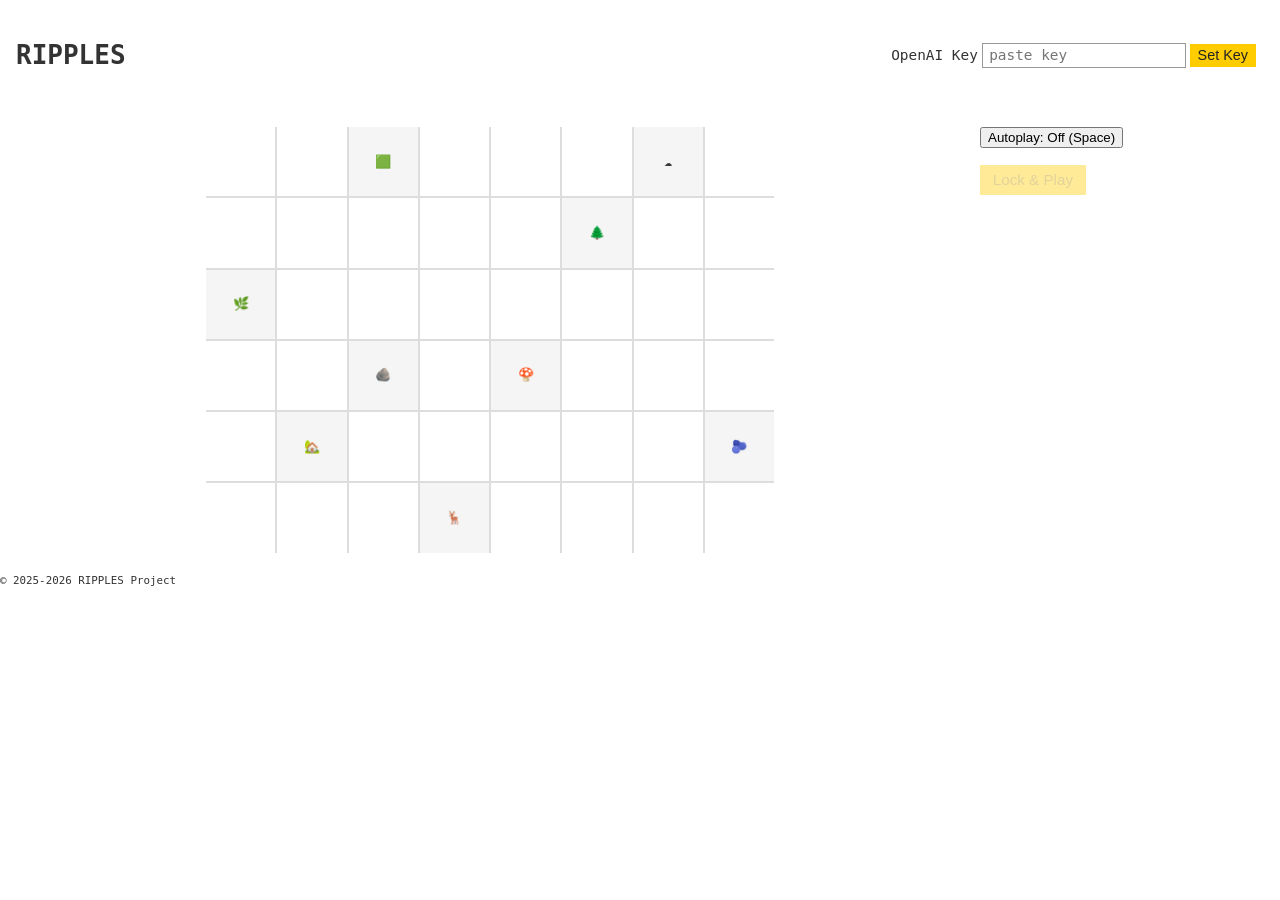
==== index.html @ 46adecb2 "some signs of rippling" ====
<!DOCTYPE html>
<html lang="en">
<head>
    <meta charset="UTF-8">
    <meta name="viewport" content="width=device-width, initial-scale=1.0">
    <title>RIPPLES Worldtext Generator</title>
    <link rel="stylesheet" href="styles.css">
</head>
<body>

<div id="app">
    <header class="app-header">
        <h1>RIPPLES</h1>
        <div class="scenario-select">
            <label for="scenario">Scenario</label>
            <select id="scenario"></select>
        </div>
        <div class="api-key-input">
            <label for="apiKey">OpenAI Key</label>
            <input type="password" id="apiKey" placeholder="paste key" />
            <button id="submitApiKey" class="api-key-btn">Set Key</button>
            <span id="apiKeyStatus" class="api-key-status"></span>
        </div>
    </header>

    <main class="app-main">
        <section class="grid-section">
            <div id="grid" class="grid"></div>
        </section>

        <aside class="sidebar">
            <section class="entity-pool">
                <h2>Entities</h2>
                <ul id="entityList"></ul>
                <button id="addEntityBtn" class="add-entity">Add Entity</button>
            </section>
            <!-- vector controls removed in favor of latent text buttons -->

            <section class="autoplay-control">
                <button id="autoplayBtn">Autoplay: Off (Space)</button>
                <span id="countdown"></span>
            </section>

            <section class="latent-panel">
                <h2>Latent Library</h2>
                <div id="latentActions"></div>
                <section class="lock-control">
                    <button id="lockBtn" disabled>Lock & Play</button>
                </section>
            </section>

            <section class="audit-log">
                <h2>Audit Log</h2>
                <ul id="auditLog"></ul>
            </section>
        </aside>

        <section class="worldtext-view">
            <h2>Worldtext</h2>
            <div id="worldtext" class="worldtext"></div>
        </section>
    </main>

    <footer class="app-footer">
        <small>&copy; 2025-2026 RIPPLES Project</small>
    </footer>
</div>

<script src="app.js"></script>
<script>
// allow runtime update of API key
const apiKeyInput = document.getElementById('apiKey');
const submitBtn = document.getElementById('submitApiKey');
const statusSpan = document.getElementById('apiKeyStatus');

function acknowledgeKey(message, duration=2000) {
    statusSpan.textContent = message;
    setTimeout(() => { statusSpan.textContent = ''; }, duration);
}

submitBtn.addEventListener('click', () => {
    const key = apiKeyInput.value.trim();
    if (key && window.updateAPIKey) {
        window.updateAPIKey(key);
        acknowledgeKey('Key accepted');
    } else {
        acknowledgeKey('Enter a key');
    }
});

apiKeyInput.addEventListener('change', () => {
    // still update on change in case user prefers that
    if (window.updateAPIKey) {
        window.updateAPIKey(apiKeyInput.value.trim());
        acknowledgeKey('Key updated');
    }
});
</script>
</body>
</html>
---- styles.css ----
/* light and airy color scheme */
:root {
    --term-bg: #ffffff;
    --term-text: #333333;
    --term-dim: #999999;
    --term-alert: #ff6666; /* softer red */
    --term-gold: #ffcc00;
    --term-cyan: #33b5e5;
    --grid-line: #dddddd;
    --grid-node: #f5f5f5;

    --font-family: "JetBrains Mono", "Fira Code", monospace;
    --font-size: 13px;
    --line-height: 1.7;
}

body {
    margin: 0;
    padding: 0;
    background: var(--term-bg);
    color: var(--term-text);
    font-family: var(--font-family);
    font-size: var(--font-size);
    line-height: var(--line-height);
}

a { color: var(--term-text); text-decoration: none; }

.app-header {
    padding: 1rem;
    display: flex;
    align-items: center;
    justify-content: space-between;
}

.entity-pool h2 {
    margin-top: 0;
}

/* hide latent library title */
.latent-panel h2 { display: none; }
/* hide scenario selector */
.scenario-select { display: none; }
.entity-pool li.selected {
    font-weight: bold;
    text-decoration: underline;
    background: var(--term-gold);
    color: var(--term-bg);
    padding: 0.2rem 0.4rem;
    border-radius: 3px;
}
#addEntityBtn {
    margin-top: 0.5rem;
    padding: 0.3rem 0.6rem;
    font-size: 0.9rem;
    background: var(--term-cyan);
    color: #000;
    border: none;
    cursor: pointer;
    transition: opacity 0.15s;
}
#addEntityBtn:disabled { opacity: 0.4; cursor: default; }

.lock-control { margin-top: 0.5rem; }
.lock-control button {
    padding: 0.4rem 0.8rem;
    font-size: 0.95rem;
    background: var(--term-gold);
    border: none;
    cursor: pointer;
    transition: opacity 0.15s;
}
.lock-control button:disabled { opacity: 0.4; cursor: default; }

.api-key-input {
    display: flex;
    align-items: center;
    gap: 0.25rem;
    color: var(--term-text);
    font-size: 0.9rem;
}
.api-key-input input {
    background: #fff;
    color: var(--term-text);
    border: 1px solid var(--term-dim);
    padding: 0.2rem 0.4rem;
    font-family: inherit;
    font-size: inherit;
}
.api-key-btn {
    padding: 0.2rem 0.5rem;
    font-size: 0.9rem;
    background: var(--term-gold);
    border: none;
    color: #222;
    cursor: pointer;
}
.api-key-btn:disabled {
    opacity: 0.5;
    cursor: default;
}
.api-key-status {
    font-size: 0.8rem;
    color: var(--term-green);
    margin-left: 0.25rem;
}

.latent-entry.processing {
    opacity: 0.6;
    animation: pulse 1s infinite alternate;
}
@keyframes pulse {
    from { opacity: 0.6; }
    to { opacity: 1; }
}

.app-main {
    display: flex;
    flex-wrap: wrap;
    justify-content: center;
}

/* keep sidebar from shrinking and creating layout shifts */
.sidebar {
    width: 220px;
    min-width: 300px;
    flex-shrink: 0;
}

/* grid section limited to 600px so it never expands */
.grid-section {
    max-width: 600px;
    width: 100%;
    box-sizing: border-box;
    margin: 0 auto;
}

/* hide the entities list visually but keep it in DOM for logic */
.entity-pool {
    display: none;
}

.grid-section {
    flex: 2 1 400px;
    padding: 1rem;
}

.grid {
    display: grid;
    grid-template-columns: repeat(var(--cols,8), 1fr);
    gap: 2px;
    background: var(--grid-line);
}

.grid-cell {
    aspect-ratio: 1;
    background: var(--term-bg);
    display: flex;
    align-items: center;
    justify-content: center;
    position: relative;
    cursor: pointer;
}

.grid-cell.has-entity { background: var(--grid-node); }
.grid-cell.selected {
    background: #fffbdd;      /* light gold highlight */
    border: 2px solid var(--term-gold);
    animation: none !important;
    box-shadow: 0 0 8px var(--term-gold);
}

@keyframes pulse {
    0% { transform: scale(1); }
    50% { transform: scale(1.1); }
    100% { transform: scale(1); }
}


.latent-entry {
    display: block;
    text-align: left;
    border: 1px solid var(--term-dim);
    padding: 0.5rem;
    margin-bottom: 0.5rem;
    /* allow full height and wrap instead of clipping */
    max-height: none;
    overflow: visible;
    white-space: normal;
    word-wrap: break-word;
    font-size: 0.9rem;
    background: #fafafa;
    cursor: pointer;
    transition: background 0.15s;
}
.latent-entry.goal { border-left: 4px solid var(--term-gold); }
.latent-entry.obstacle { border-left: 4px solid var(--term-alert); }
.latent-entry.shift { border-left: 4px solid var(--term-cyan); }
.latent-entry:hover { background: #f0f0f0; }
.latent-entry.selected { background: #fffbdd; border-color: var(--term-gold); }

.latent-context-box {
    display: block;
    text-align: left;
    border: 1px solid var(--term-dim);
    padding: 0.5rem;
    margin-bottom: 0.75rem;
    background: #e8e8e8;
    color: #666;
    font-size: 0.85rem;
    font-style: italic;
    white-space: normal;
    word-wrap: break-word;
    cursor: default;
    opacity: 0.75;
}

.worldtext-view {
    display: none; /* hidden */
}
    padding: 1rem;
    border: 1px solid var(--term-dim);
    min-height: 8rem;
    background: #fdfdfd;
    white-space: pre-wrap;
}
.worldtext .entity-link {
    color: var(--term-gold);
    font-weight: bold;
    cursor: pointer;
    text-decoration: underline;
}

.audit-log {
    max-height: 12rem;
    overflow-y: auto;
    font-size: 0.85rem;
    margin-top: 1rem;
    display: none; /* hidden by default */
}
.audit-log li { margin-bottom: 0.3rem; cursor: pointer; }
.audit-log li:hover { text-decoration: underline; }

.autoplay-control { margin: 1rem 0; }

/* ripple animation helper */
@keyframes ripple-expand {
  0% { transform: scale(0.5); opacity: 1; }
  100% { transform: scale(3); opacity: 0; }
}

.ripple {
    position: absolute;
    border: 2px solid currentColor;
    border-radius: 50%;
    animation: ripple-expand 0.8s ease-out;
}

/* scrollbars for retro look */
::-webkit-scrollbar { width: 6px; }
::-webkit-scrollbar-track { background: var(--term-bg); }
::-webkit-scrollbar-thumb { background: var(--term-dim); }
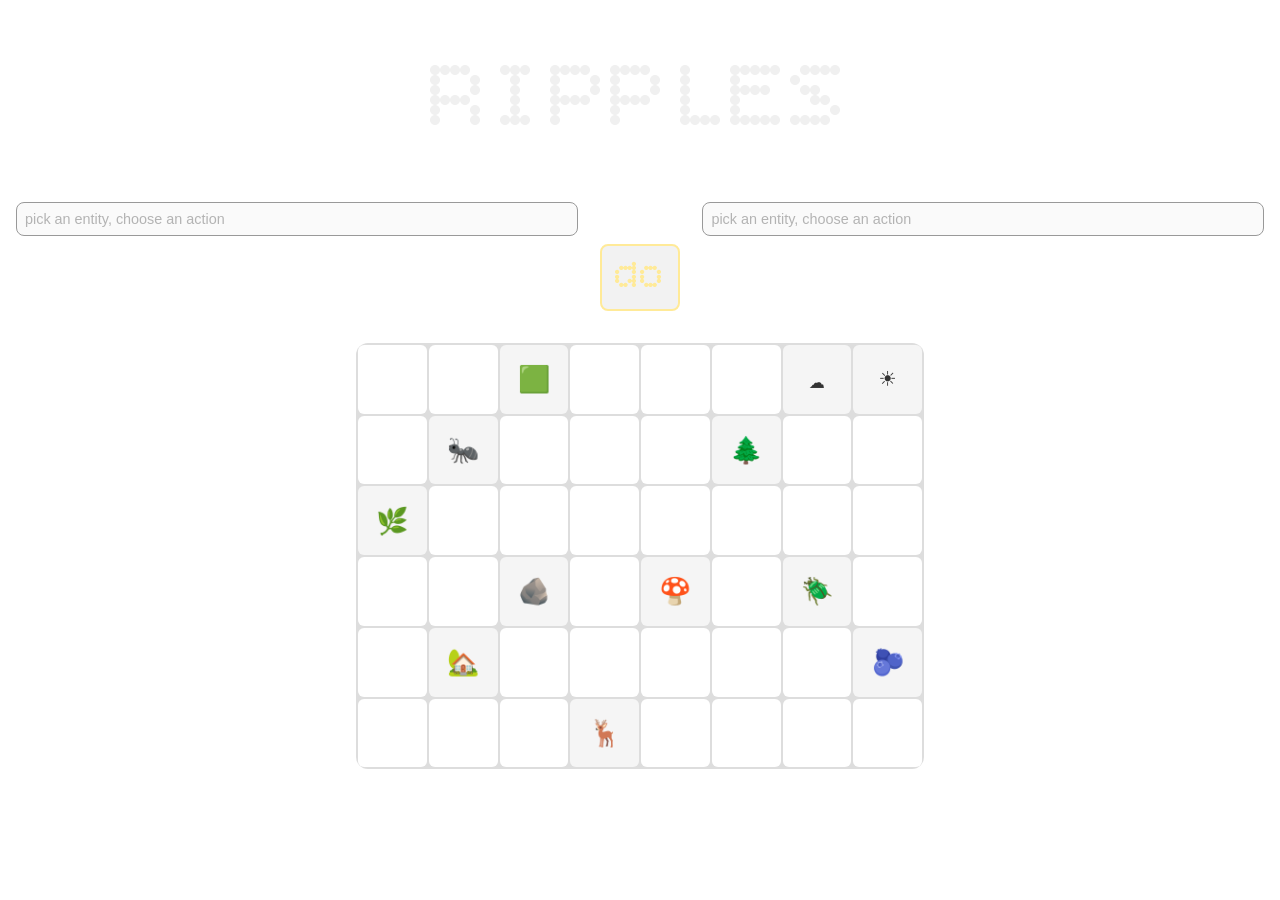
==== commit 94a596b0: "setup w vercel, clean interface, reduce actions to two" ====
--- a/index.html
+++ b/index.html
@@ -15,13 +15,15 @@
             <label for="scenario">Scenario</label>
             <select id="scenario"></select>
         </div>
-        <div class="api-key-input">
-            <label for="apiKey">OpenAI Key</label>
-            <input type="password" id="apiKey" placeholder="paste key" />
-            <button id="submitApiKey" class="api-key-btn">Set Key</button>
-            <span id="apiKeyStatus" class="api-key-status"></span>
-        </div>
     </header>
+
+    <section class="latent-panel top-latent-panel">
+        <h2>Latent Library</h2>
+        <div id="latentActions"></div>
+        <section class="lock-control">
+            <button id="lockBtn" disabled>do</button>
+        </section>
+    </section>
 
     <main class="app-main">
         <section class="grid-section">
@@ -36,19 +38,6 @@
             </section>
             <!-- vector controls removed in favor of latent text buttons -->
 
-            <section class="autoplay-control">
-                <button id="autoplayBtn">Autoplay: Off (Space)</button>
-                <span id="countdown"></span>
-            </section>
-
-            <section class="latent-panel">
-                <h2>Latent Library</h2>
-                <div id="latentActions"></div>
-                <section class="lock-control">
-                    <button id="lockBtn" disabled>Lock & Play</button>
-                </section>
-            </section>
-
             <section class="audit-log">
                 <h2>Audit Log</h2>
                 <ul id="auditLog"></ul>
@@ -61,40 +50,16 @@
         </section>
     </main>
 
+    <section class="autoplay-control">
+        <button id="autoplayBtn">Autoplay: Off (Space)</button>
+        <span id="countdown"></span>
+    </section>
+
     <footer class="app-footer">
         <small>&copy; 2025-2026 RIPPLES Project</small>
     </footer>
 </div>
 
 <script src="app.js"></script>
-<script>
-// allow runtime update of API key
-const apiKeyInput = document.getElementById('apiKey');
-const submitBtn = document.getElementById('submitApiKey');
-const statusSpan = document.getElementById('apiKeyStatus');
-
-function acknowledgeKey(message, duration=2000) {
-    statusSpan.textContent = message;
-    setTimeout(() => { statusSpan.textContent = ''; }, duration);
-}
-
-submitBtn.addEventListener('click', () => {
-    const key = apiKeyInput.value.trim();
-    if (key && window.updateAPIKey) {
-        window.updateAPIKey(key);
-        acknowledgeKey('Key accepted');
-    } else {
-        acknowledgeKey('Enter a key');
-    }
-});
-
-apiKeyInput.addEventListener('change', () => {
-    // still update on change in case user prefers that
-    if (window.updateAPIKey) {
-        window.updateAPIKey(apiKeyInput.value.trim());
-        acknowledgeKey('Key updated');
-    }
-});
-</script>
 </body>
 </html>
--- a/styles.css
+++ b/styles.css
@@ -1,3 +1,6 @@
+/* Import Bitcount Grid Single font */
+@import url('https://fonts.googleapis.com/css2?family=Bitcount+Grid+Single&display=swap');
+
 /* light and airy color scheme */
 :root {
     --term-bg: #ffffff;
@@ -30,7 +33,46 @@
     padding: 1rem;
     display: flex;
     align-items: center;
+    justify-content: center;
+    position: relative;
+    z-index: 0;
+}
+
+.app-header h1 {
+    font-family: 'Bitcount Grid Single', 'Courier New', monospace;
+    font-size: 100px;
+    font-style: normal;
+    font-weight: normal;
+    color: #f0f0f0;
+    margin: 0;
+    position: relative;
+    z-index: -1;
+}
+
+.top-latent-panel {
+    padding: 0 1rem 1rem;
+    position: relative;
+    z-index: 1;
+}
+
+#latentActions {
+    display: block;
+}
+
+.latent-options-row {
+    display: flex;
+    flex-wrap: nowrap;
     justify-content: space-between;
+    align-items: stretch;
+    gap: 0.5rem;
+    width: 100%;
+}
+
+.latent-options-row .latent-entry {
+    flex: 0 0 45%;
+    max-width: 45%;
+    min-width: 0;
+    margin-bottom: 0;
 }
 
 .entity-pool h2 {
@@ -61,12 +103,21 @@
 }
 #addEntityBtn:disabled { opacity: 0.4; cursor: default; }
 
-.lock-control { margin-top: 0.5rem; }
+.lock-control {
+    margin-top: 0.5rem;
+    width: 100%;
+    text-align: center;
+}
 .lock-control button {
+    display: inline-block;
+    margin: 0 auto;
     padding: 0.4rem 0.8rem;
-    font-size: 0.95rem;
-    background: var(--term-gold);
-    border: none;
+    font-family: 'Bitcount Grid Single', 'Courier New', monospace;
+    font-size: 42px;
+    color: var(--term-gold);
+    background: #e0e0e0;
+    border: 2px solid var(--term-gold);
+    border-radius: 8px;
     cursor: pointer;
     transition: opacity 0.15s;
 }
@@ -116,7 +167,8 @@
 
 .app-main {
     display: flex;
-    flex-wrap: wrap;
+    flex-direction: column;
+    align-items: center;
     justify-content: center;
 }
 
@@ -125,6 +177,7 @@
     width: 220px;
     min-width: 300px;
     flex-shrink: 0;
+    display: none;
 }
 
 /* grid section limited to 600px so it never expands */
@@ -141,7 +194,6 @@
 }
 
 .grid-section {
-    flex: 2 1 400px;
     padding: 1rem;
 }
 
@@ -150,6 +202,9 @@
     grid-template-columns: repeat(var(--cols,8), 1fr);
     gap: 2px;
     background: var(--grid-line);
+    border-radius: 12px;
+    overflow: hidden;
+    padding: 2px;
 }
 
 .grid-cell {
@@ -160,6 +215,8 @@
     justify-content: center;
     position: relative;
     cursor: pointer;
+    font-size: 26px;
+    border-radius: 6px;
 }
 
 .grid-cell.has-entity { background: var(--grid-node); }
@@ -181,6 +238,7 @@
     display: block;
     text-align: left;
     border: 1px solid var(--term-dim);
+    border-radius: 8px;
     padding: 0.5rem;
     margin-bottom: 0.5rem;
     /* allow full height and wrap instead of clipping */
@@ -203,6 +261,7 @@
     display: block;
     text-align: left;
     border: 1px solid var(--term-dim);
+    border-radius: 8px;
     padding: 0.5rem;
     margin-bottom: 0.75rem;
     background: #e8e8e8;
@@ -217,7 +276,6 @@
 
 .worldtext-view {
     display: none; /* hidden */
-}
     padding: 1rem;
     border: 1px solid var(--term-dim);
     min-height: 8rem;
@@ -241,7 +299,29 @@
 .audit-log li { margin-bottom: 0.3rem; cursor: pointer; }
 .audit-log li:hover { text-decoration: underline; }
 
-.autoplay-control { margin: 1rem 0; }
+.autoplay-control {
+    position: fixed;
+    bottom: 1rem;
+    left: 50%;
+    transform: translateX(-50%);
+    text-align: center;
+    z-index: 100;
+    display: none;
+}
+
+.autoplay-control button {
+    font-size: 20px;
+    padding: 0.5rem 1rem;
+    border: none;
+    background: var(--term-cyan);
+    cursor: pointer;
+    border-radius: 8px;
+}
+
+.app-footer {
+    text-align: center;
+    display: none;
+}
 
 /* ripple animation helper */
 @keyframes ripple-expand {
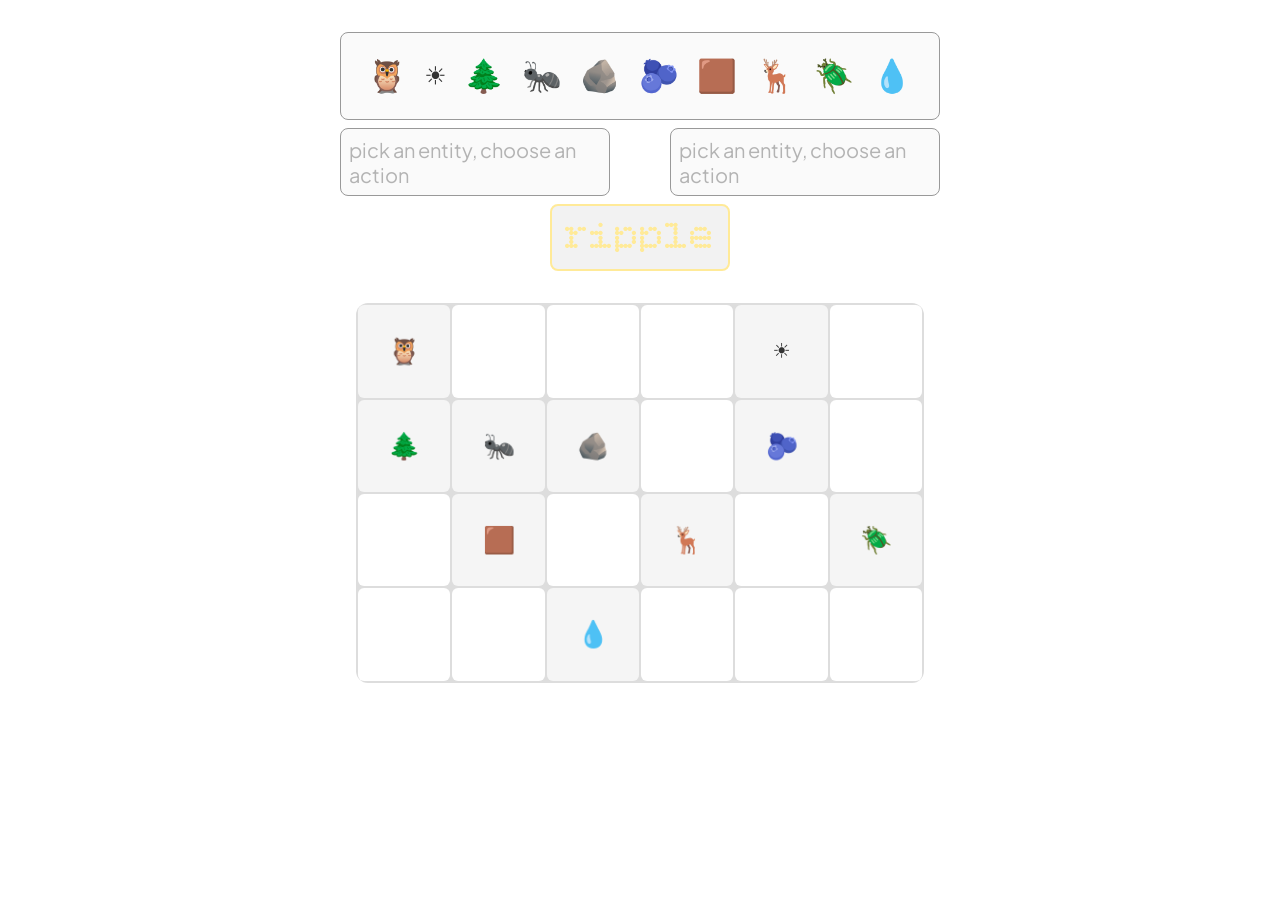
==== commit edebf4ed: "implement and then -logic, fix spawn and remove" ====
--- a/index.html
+++ b/index.html
@@ -3,25 +3,28 @@
 <head>
     <meta charset="UTF-8">
     <meta name="viewport" content="width=device-width, initial-scale=1.0">
-    <title>RIPPLES Worldtext Generator</title>
+    <title>ripples - ecologies</title>
     <link rel="stylesheet" href="styles.css">
 </head>
 <body>
 
 <div id="app">
     <header class="app-header">
-        <h1>RIPPLES</h1>
         <div class="scenario-select">
             <label for="scenario">Scenario</label>
             <select id="scenario"></select>
         </div>
     </header>
 
+    <section class="cast-panel">
+        <div id="castEmojis" class="cast-emojis"></div>
+    </section>
+
     <section class="latent-panel top-latent-panel">
         <h2>Latent Library</h2>
         <div id="latentActions"></div>
         <section class="lock-control">
-            <button id="lockBtn" disabled>do</button>
+            <button id="lockBtn" disabled>ripple</button>
         </section>
     </section>
 
--- a/styles.css
+++ b/styles.css
@@ -1,5 +1,7 @@
 /* Import Bitcount Grid Single font */
 @import url('https://fonts.googleapis.com/css2?family=Bitcount+Grid+Single&display=swap');
+/* Import Plus Jakarta Sans font */
+@import url('https://fonts.googleapis.com/css2?family=Plus+Jakarta+Sans:wght@400;500;600&display=swap');
 
 /* light and airy color scheme */
 :root {
@@ -53,6 +55,28 @@
     padding: 0 1rem 1rem;
     position: relative;
     z-index: 1;
+    max-width: 600px;
+    margin: 0 auto;
+}
+
+.cast-panel {
+    padding: 0 1rem 0.5rem;
+    position: relative;
+    z-index: 1;
+    max-width: 600px;
+    margin: 0 auto;
+}
+
+.cast-emojis {
+    background: #fafafa;
+    border: 1px solid var(--term-dim);
+    border-radius: 8px;
+    padding: 1rem;
+    display: flex;
+    justify-content: space-evenly;
+    align-items: center;
+    gap: 0.5rem;
+    font-size: 32px;
 }
 
 #latentActions {
@@ -246,7 +270,8 @@
     overflow: visible;
     white-space: normal;
     word-wrap: break-word;
-    font-size: 0.9rem;
+    font-family: 'Plus Jakarta Sans', sans-serif;
+    font-size: 20px;
     background: #fafafa;
     cursor: pointer;
     transition: background 0.15s;
@@ -259,14 +284,15 @@
 
 .latent-context-box {
     display: block;
-    text-align: left;
+    text-align: center;
     border: 1px solid var(--term-dim);
     border-radius: 8px;
     padding: 0.5rem;
     margin-bottom: 0.75rem;
     background: #e8e8e8;
     color: #666;
-    font-size: 0.85rem;
+    font-family: 'Bitcount Grid Single', 'Courier New', monospace;
+    font-size: 16px;
     font-style: italic;
     white-space: normal;
     word-wrap: break-word;
